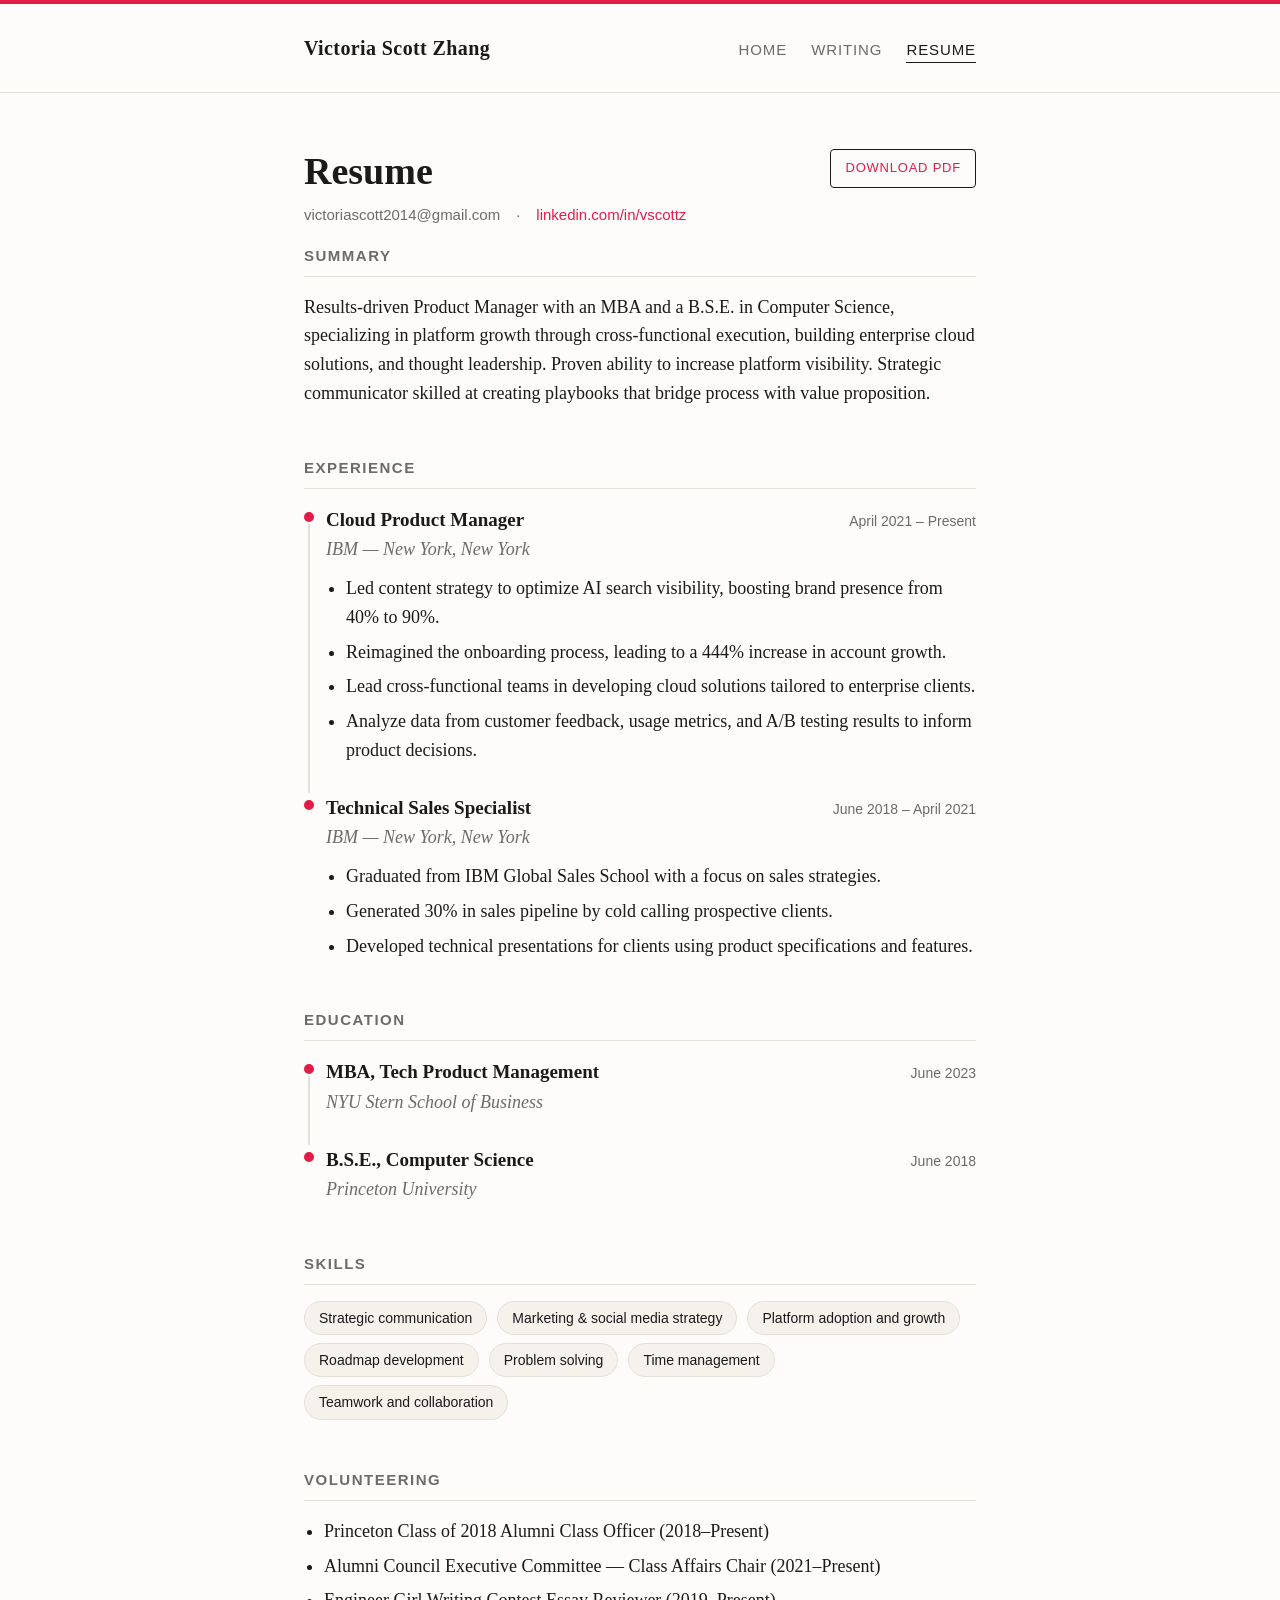
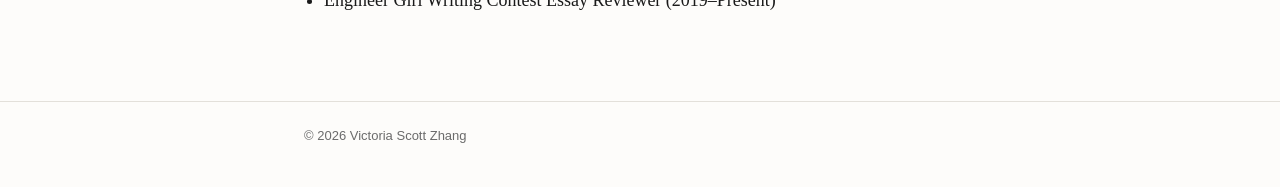
==== resume/index.html @ 41b1fb33 "Restructure to clean URLs (no .html extensions) Move writing.html and resume.html into folders so Gi" ====
<!DOCTYPE html>
<html lang="en">
<head>
<meta charset="UTF-8">
<meta name="viewport" content="width=device-width, initial-scale=1.0">
<title>Resume — Victoria Scott Zhang</title>
<meta name="description" content="Resume of Victoria Scott Zhang, Product Manager.">
<link rel="icon" type="image/svg+xml" href="data:image/svg+xml,%3Csvg xmlns='http://www.w3.org/2000/svg' viewBox='0 0 64 64'%3E%3Ccircle cx='32' cy='32' r='32' fill='%23e11d48'/%3E%3Ctext x='32' y='41' font-family='Helvetica,Arial,sans-serif' font-size='22' font-weight='700' fill='white' text-anchor='middle'%3EVSZ%3C/text%3E%3C/svg%3E">
<link rel="stylesheet" href="/css/style.css">
</head>
<body>

<header class="site">
  <div class="wrap">
    <a class="site-name" href="/">Victoria Scott Zhang</a>
    <nav class="site-nav">
      <a href="/">Home</a>
      <a href="/writing/">Writing</a>
      <a href="/resume/" class="active">Resume</a>
    </nav>
  </div>
</header>

<main>
  <div class="wrap">
    <div class="resume-header">
      <div>
        <h1>Resume</h1>
        <div class="contact-row">
          <span>victoriascott2014@gmail.com</span>
          <span>&middot;</span>
          <a href="https://www.linkedin.com/in/vscottz/" target="_blank" rel="noopener">linkedin.com/in/vscottz</a>
        </div>
      </div>
      <a class="download-btn" href="/assets/Victoria-Scott-Zhang-Resume.pdf" download>Download PDF</a>
    </div>

    <h2>Summary</h2>
    <p>
      Results-driven Product Manager with an MBA and a B.S.E. in Computer Science, specializing
      in platform growth through cross-functional execution, building enterprise cloud solutions,
      and thought leadership. Proven ability to increase platform visibility. Strategic communicator
      skilled at creating playbooks that bridge process with value proposition.
    </p>

    <h2>Experience</h2>

    <div class="timeline">
      <div class="entry">
        <div class="entry-head">
          <span class="entry-role">Cloud Product Manager</span>
          <span class="entry-date">April 2021 &ndash; Present</span>
        </div>
        <div class="entry-org">IBM &mdash; New York, New York</div>
        <ul class="bullets">
          <li>Led content strategy to optimize AI search visibility, boosting brand presence from 40% to 90%.</li>
          <li>Reimagined the onboarding process, leading to a 444% increase in account growth.</li>
          <li>Lead cross-functional teams in developing cloud solutions tailored to enterprise clients.</li>
          <li>Analyze data from customer feedback, usage metrics, and A/B testing results to inform product decisions.</li>
        </ul>
      </div>

      <div class="entry">
        <div class="entry-head">
          <span class="entry-role">Technical Sales Specialist</span>
          <span class="entry-date">June 2018 &ndash; April 2021</span>
        </div>
        <div class="entry-org">IBM &mdash; New York, New York</div>
        <ul class="bullets">
          <li>Graduated from IBM Global Sales School with a focus on sales strategies.</li>
          <li>Generated 30% in sales pipeline by cold calling prospective clients.</li>
          <li>Developed technical presentations for clients using product specifications and features.</li>
        </ul>
      </div>
    </div>

    <h2>Education</h2>

    <div class="timeline">
      <div class="entry">
        <div class="entry-head">
          <span class="entry-role">MBA, Tech Product Management</span>
          <span class="entry-date">June 2023</span>
        </div>
        <div class="entry-org">NYU Stern School of Business</div>
      </div>

      <div class="entry">
        <div class="entry-head">
          <span class="entry-role">B.S.E., Computer Science</span>
          <span class="entry-date">June 2018</span>
        </div>
        <div class="entry-org">Princeton University</div>
      </div>
    </div>

    <h2>Skills</h2>
    <ul class="skills-list">
      <li>Strategic communication</li>
      <li>Marketing &amp; social media strategy</li>
      <li>Platform adoption and growth</li>
      <li>Roadmap development</li>
      <li>Problem solving</li>
      <li>Time management</li>
      <li>Teamwork and collaboration</li>
    </ul>

    <h2>Volunteering</h2>
    <ul class="bullets">
      <li>Princeton Class of 2018 Alumni Class Officer (2018&ndash;Present)</li>
      <li>Alumni Council Executive Committee &mdash; Class Affairs Chair (2021&ndash;Present)</li>
      <li>Engineer Girl Writing Contest Essay Reviewer (2019&ndash;Present)</li>
    </ul>

  </div>
</main>

<footer class="site">
  <div class="wrap">
    &copy; <span id="year"></span> Victoria Scott Zhang
  </div>
</footer>

<script>document.getElementById('year').textContent = new Date().getFullYear();</script>
</body>
</html>
---- css/style.css ----
:root {
  --ink: #1a1a1a;
  --paper: #fdfcfa;
  --muted: #6b6b6b;
  --line: #e3e0da;
  --accent: #e11d48;
  --max-width: 720px;
}

* { box-sizing: border-box; }

html { scroll-behavior: smooth; }

body {
  margin: 0;
  background: var(--paper);
  color: var(--ink);
  font-family: "Iowan Old Style", "Palatino Linotype", Palatino, Georgia, "Times New Roman", serif;
  line-height: 1.6;
  font-size: 18px;
}

a {
  color: var(--accent);
  text-decoration: none;
  border-bottom: 1px solid transparent;
}

a:hover { border-bottom-color: var(--accent); }

.wrap {
  max-width: var(--max-width);
  margin: 0 auto;
  padding: 0 24px;
}

header.site {
  border-bottom: 1px solid var(--line);
  border-top: 4px solid var(--accent);
  padding: 28px 0;
}

header.site .wrap {
  display: flex;
  align-items: baseline;
  justify-content: space-between;
  flex-wrap: wrap;
  gap: 12px;
}

.site-name {
  font-size: 20px;
  font-weight: 600;
  letter-spacing: 0.02em;
  color: var(--ink);
  border: none;
}

nav.site-nav {
  display: flex;
  gap: 24px;
  font-family: -apple-system, BlinkMacSystemFont, "Segoe UI", Helvetica, Arial, sans-serif;
  font-size: 15px;
  text-transform: uppercase;
  letter-spacing: 0.06em;
}

nav.site-nav a {
  color: var(--muted);
}

nav.site-nav a.active,
nav.site-nav a:hover {
  color: var(--ink);
  border-bottom-color: var(--ink);
}

main { padding: 56px 0 80px; }

.hero {
  display: flex;
  align-items: flex-start;
  gap: 28px;
  flex-wrap: wrap;
  margin-bottom: 8px;
}

.avatar {
  flex: none;
  width: 92px;
  height: 92px;
  border-radius: 50%;
  background: linear-gradient(135deg, var(--accent), #fb7185);
  color: #fff;
  display: flex;
  align-items: center;
  justify-content: center;
  font-family: -apple-system, BlinkMacSystemFont, "Segoe UI", Helvetica, Arial, sans-serif;
  font-weight: 700;
  font-size: 30px;
  letter-spacing: 0.02em;
  box-shadow: 0 4px 16px rgba(225, 29, 72, 0.28);
}

.hero-text { flex: 1; min-width: 220px; }
.hero-text h1 { margin-bottom: 6px; }

h1 {
  font-size: 38px;
  line-height: 1.2;
  margin: 0 0 8px;
}

h2 {
  font-size: 15px;
  text-transform: uppercase;
  letter-spacing: 0.1em;
  color: var(--muted);
  font-family: -apple-system, BlinkMacSystemFont, "Segoe UI", Helvetica, Arial, sans-serif;
  margin: 48px 0 16px;
  padding-bottom: 8px;
  border-bottom: 1px solid var(--line);
}

h2:first-of-type { margin-top: 0; }

p { margin: 0 0 16px; }

.tagline {
  font-size: 20px;
  color: var(--muted);
  font-style: italic;
  margin-bottom: 32px;
}

.lede {
  font-size: 19px;
}

/* contact row */
.contact-row {
  font-family: -apple-system, BlinkMacSystemFont, "Segoe UI", Helvetica, Arial, sans-serif;
  font-size: 15px;
  color: var(--muted);
  display: flex;
  flex-wrap: wrap;
  gap: 6px 16px;
  margin-bottom: 8px;
}

/* writing list */
.piece {
  padding: 22px 24px;
  margin-bottom: 18px;
  background: #fff;
  border: 1px solid var(--line);
  border-radius: 10px;
  transition: box-shadow 0.15s ease, transform 0.15s ease, border-color 0.15s ease;
}
.piece:last-child { margin-bottom: 0; }
.piece:hover {
  box-shadow: 0 10px 24px rgba(26, 26, 26, 0.08);
  transform: translateY(-2px);
  border-color: #d8d2c6;
}

.piece-title {
  font-size: 22px;
  margin: 0 0 8px;
}

.piece-meta {
  display: flex;
  align-items: center;
  gap: 10px;
  font-family: -apple-system, BlinkMacSystemFont, "Segoe UI", Helvetica, Arial, sans-serif;
  font-size: 13px;
  color: var(--muted);
  margin-bottom: 10px;
}

.badge {
  display: inline-block;
  font-family: -apple-system, BlinkMacSystemFont, "Segoe UI", Helvetica, Arial, sans-serif;
  font-size: 11px;
  font-weight: 700;
  text-transform: uppercase;
  letter-spacing: 0.05em;
  color: #fff;
  padding: 3px 9px;
  border-radius: 4px;
}
.badge-linkedin { background: #0a66c2; }
.badge-medium { background: #000; }
.badge-hackernoon { background: #128c68; }

.piece-excerpt { color: #333; margin-bottom: 8px; }

.placeholder-note {
  background: #f5f2ec;
  border: 1px dashed var(--line);
  border-radius: 6px;
  padding: 20px 24px;
  font-family: -apple-system, BlinkMacSystemFont, "Segoe UI", Helvetica, Arial, sans-serif;
  font-size: 14px;
  color: var(--muted);
  margin-bottom: 32px;
}
.placeholder-note code {
  background: #ece7dd;
  padding: 1px 5px;
  border-radius: 3px;
  font-size: 13px;
}

/* resume */
.resume-header {
  display: flex;
  justify-content: space-between;
  align-items: flex-start;
  flex-wrap: wrap;
  gap: 16px;
  margin-bottom: 8px;
}

.download-btn {
  font-family: -apple-system, BlinkMacSystemFont, "Segoe UI", Helvetica, Arial, sans-serif;
  font-size: 13px;
  text-transform: uppercase;
  letter-spacing: 0.06em;
  border: 1px solid var(--ink);
  border-radius: 4px;
  padding: 8px 14px;
  white-space: nowrap;
}
.download-btn:hover { background: var(--ink); color: var(--paper); border-bottom-color: transparent; }

.timeline { position: relative; }

.entry {
  position: relative;
  padding-left: 22px;
  margin-bottom: 28px;
}

.timeline .entry::before {
  content: "";
  position: absolute;
  left: 0;
  top: 7px;
  width: 10px;
  height: 10px;
  border-radius: 50%;
  background: var(--accent);
  box-shadow: 0 0 0 3px var(--paper);
}

.timeline .entry:not(:last-child)::after {
  content: "";
  position: absolute;
  left: 4px;
  top: 19px;
  bottom: -28px;
  width: 2px;
  background: var(--line);
}

.entry-head {
  display: flex;
  justify-content: space-between;
  align-items: baseline;
  flex-wrap: wrap;
  gap: 4px 16px;
}

.entry-role { font-weight: 600; font-size: 19px; }
.entry-org { color: var(--muted); font-style: italic; }
.entry-date {
  font-family: -apple-system, BlinkMacSystemFont, "Segoe UI", Helvetica, Arial, sans-serif;
  font-size: 14px;
  color: var(--muted);
  white-space: nowrap;
}

ul.bullets {
  margin: 10px 0 0;
  padding-left: 20px;
}
ul.bullets li { margin-bottom: 6px; }

.skills-list {
  display: flex;
  flex-wrap: wrap;
  gap: 8px 10px;
  padding: 0;
  margin: 0;
  list-style: none;
  font-family: -apple-system, BlinkMacSystemFont, "Segoe UI", Helvetica, Arial, sans-serif;
  font-size: 14px;
}
.skills-list li {
  background: #f5f2ec;
  border: 1px solid var(--line);
  border-radius: 999px;
  padding: 5px 14px;
}

footer.site {
  border-top: 1px solid var(--line);
  padding: 24px 0 40px;
  font-family: -apple-system, BlinkMacSystemFont, "Segoe UI", Helvetica, Arial, sans-serif;
  font-size: 13px;
  color: var(--muted);
}

@media (max-width: 560px) {
  body { font-size: 16px; }
  h1 { font-size: 30px; }
  header.site .wrap { flex-direction: column; align-items: flex-start; }
}

@media print {
  header.site, footer.site, .download-btn, nav.site-nav { display: none; }
  body { font-size: 13px; }
  .wrap { max-width: 100%; }
}
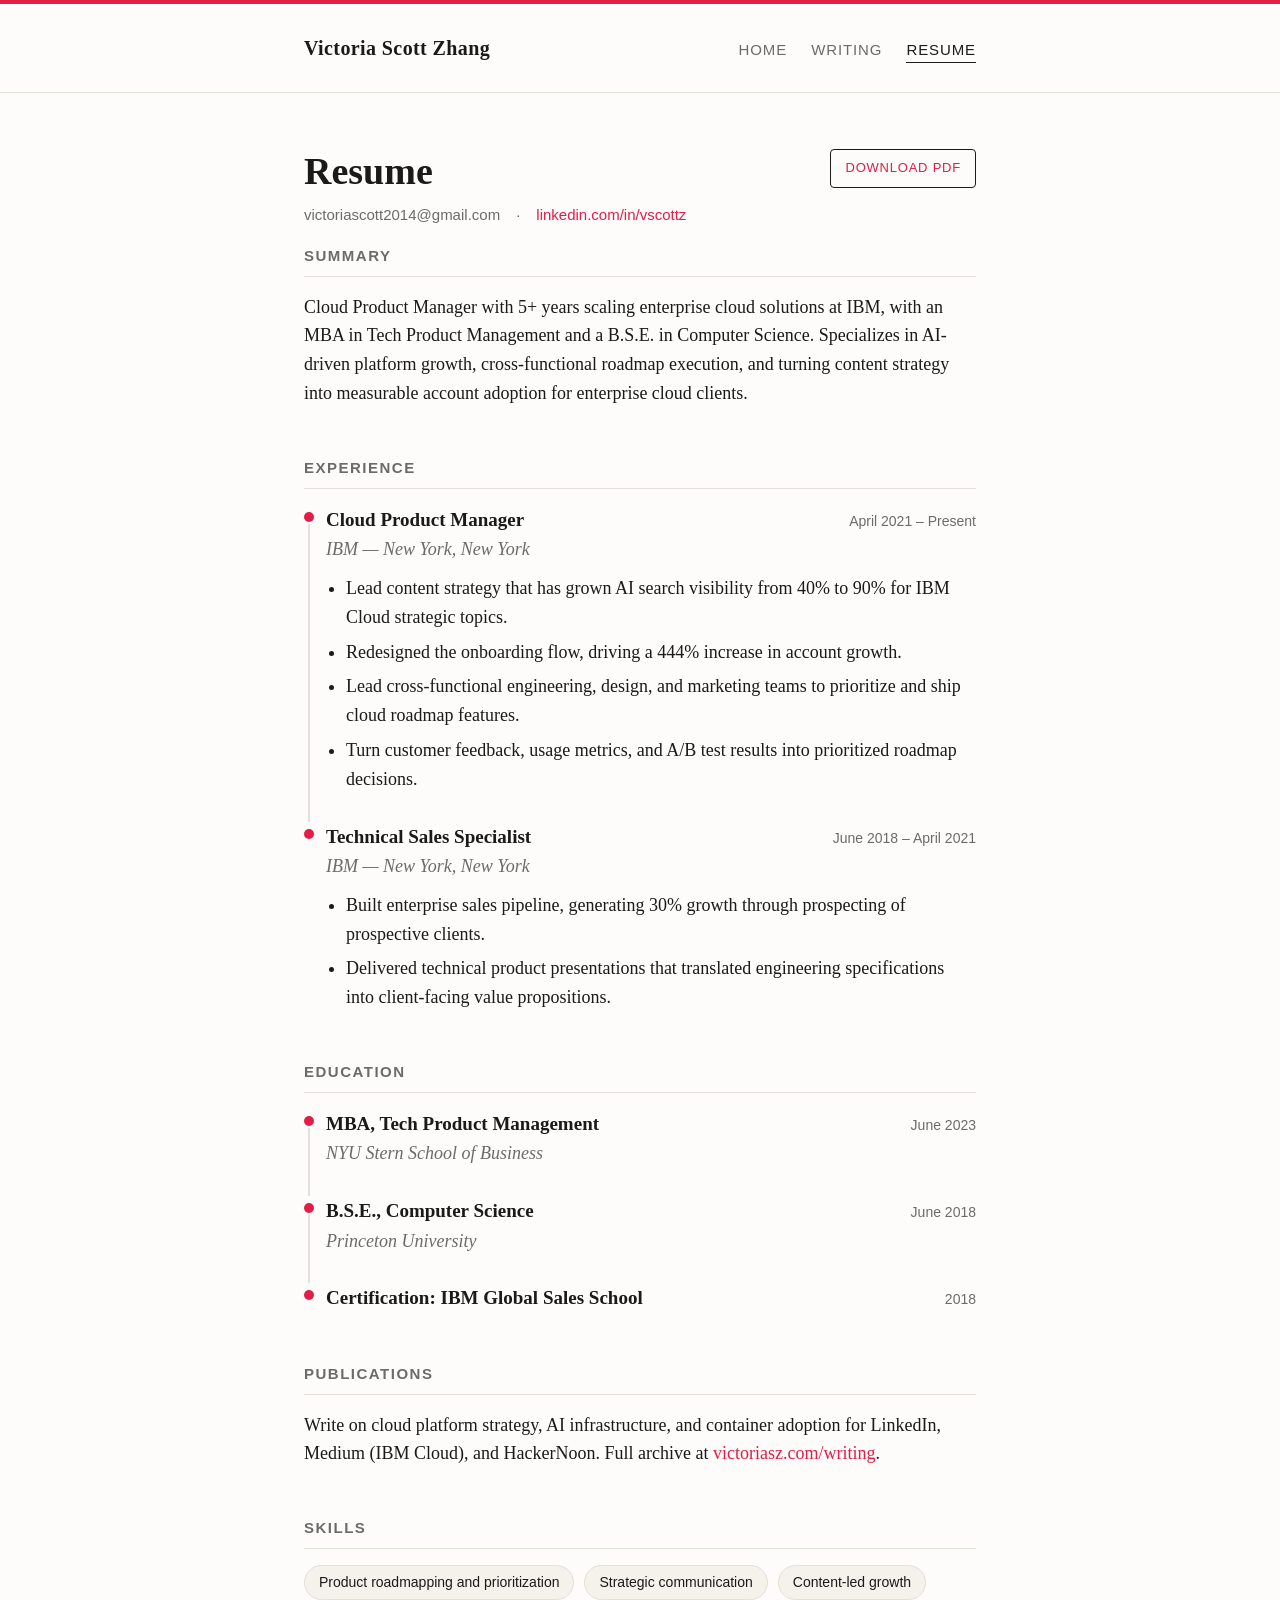
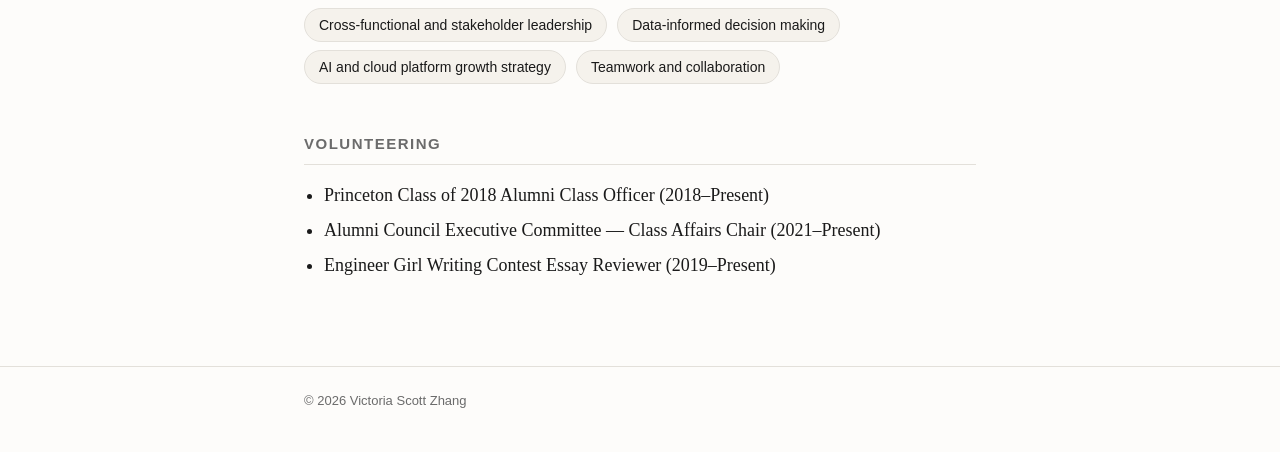
==== commit c7f40b9a: "Rewrite resume content and sync downloadable PDF Strengthen summary and bullet wording, add a Public" ====
--- a/resume/index.html
+++ b/resume/index.html
@@ -37,10 +37,10 @@
 
     <h2>Summary</h2>
     <p>
-      Results-driven Product Manager with an MBA and a B.S.E. in Computer Science, specializing
-      in platform growth through cross-functional execution, building enterprise cloud solutions,
-      and thought leadership. Proven ability to increase platform visibility. Strategic communicator
-      skilled at creating playbooks that bridge process with value proposition.
+      Cloud Product Manager with 5+ years scaling enterprise cloud solutions at IBM, with an MBA
+      in Tech Product Management and a B.S.E. in Computer Science. Specializes in AI-driven
+      platform growth, cross-functional roadmap execution, and turning content strategy into
+      measurable account adoption for enterprise cloud clients.
     </p>
 
     <h2>Experience</h2>
@@ -53,10 +53,10 @@
         </div>
         <div class="entry-org">IBM &mdash; New York, New York</div>
         <ul class="bullets">
-          <li>Led content strategy to optimize AI search visibility, boosting brand presence from 40% to 90%.</li>
-          <li>Reimagined the onboarding process, leading to a 444% increase in account growth.</li>
-          <li>Lead cross-functional teams in developing cloud solutions tailored to enterprise clients.</li>
-          <li>Analyze data from customer feedback, usage metrics, and A/B testing results to inform product decisions.</li>
+          <li>Lead content strategy that has grown AI search visibility from 40% to 90% for IBM Cloud strategic topics.</li>
+          <li>Redesigned the onboarding flow, driving a 444% increase in account growth.</li>
+          <li>Lead cross-functional engineering, design, and marketing teams to prioritize and ship cloud roadmap features.</li>
+          <li>Turn customer feedback, usage metrics, and A/B test results into prioritized roadmap decisions.</li>
         </ul>
       </div>
 
@@ -67,9 +67,8 @@
         </div>
         <div class="entry-org">IBM &mdash; New York, New York</div>
         <ul class="bullets">
-          <li>Graduated from IBM Global Sales School with a focus on sales strategies.</li>
-          <li>Generated 30% in sales pipeline by cold calling prospective clients.</li>
-          <li>Developed technical presentations for clients using product specifications and features.</li>
+          <li>Built enterprise sales pipeline, generating 30% growth through prospecting of prospective clients.</li>
+          <li>Delivered technical product presentations that translated engineering specifications into client-facing value propositions.</li>
         </ul>
       </div>
     </div>
@@ -92,16 +91,30 @@
         </div>
         <div class="entry-org">Princeton University</div>
       </div>
+
+      <div class="entry">
+        <div class="entry-head">
+          <span class="entry-role">Certification: IBM Global Sales School</span>
+          <span class="entry-date">2018</span>
+        </div>
+      </div>
     </div>
+
+    <h2>Publications</h2>
+    <p>
+      Write on cloud platform strategy, AI infrastructure, and container adoption for LinkedIn,
+      Medium (IBM Cloud), and HackerNoon. Full archive at
+      <a href="/writing/">victoriasz.com/writing</a>.
+    </p>
 
     <h2>Skills</h2>
     <ul class="skills-list">
+      <li>Product roadmapping and prioritization</li>
       <li>Strategic communication</li>
-      <li>Marketing &amp; social media strategy</li>
-      <li>Platform adoption and growth</li>
-      <li>Roadmap development</li>
-      <li>Problem solving</li>
-      <li>Time management</li>
+      <li>Content-led growth</li>
+      <li>Cross-functional and stakeholder leadership</li>
+      <li>Data-informed decision making</li>
+      <li>AI and cloud platform growth strategy</li>
       <li>Teamwork and collaboration</li>
     </ul>
 
--- a/css/style.css
+++ b/css/style.css
@@ -288,6 +288,20 @@
 }
 ul.bullets li { margin-bottom: 6px; }
 
+.tofill {
+  background: #fff3b0;
+  padding: 1px 5px;
+  border-radius: 3px;
+  font-style: italic;
+}
+
+.cert-note {
+  font-family: -apple-system, BlinkMacSystemFont, "Segoe UI", Helvetica, Arial, sans-serif;
+  font-size: 14px;
+  color: var(--muted);
+  margin-top: -8px;
+}
+
 .skills-list {
   display: flex;
   flex-wrap: wrap;
@@ -320,7 +334,7 @@
 }
 
 @media print {
-  header.site, footer.site, .download-btn, nav.site-nav { display: none; }
+  header.site, footer.site, .download-btn, nav.site-nav, .placeholder-note { display: none; }
   body { font-size: 13px; }
   .wrap { max-width: 100%; }
 }
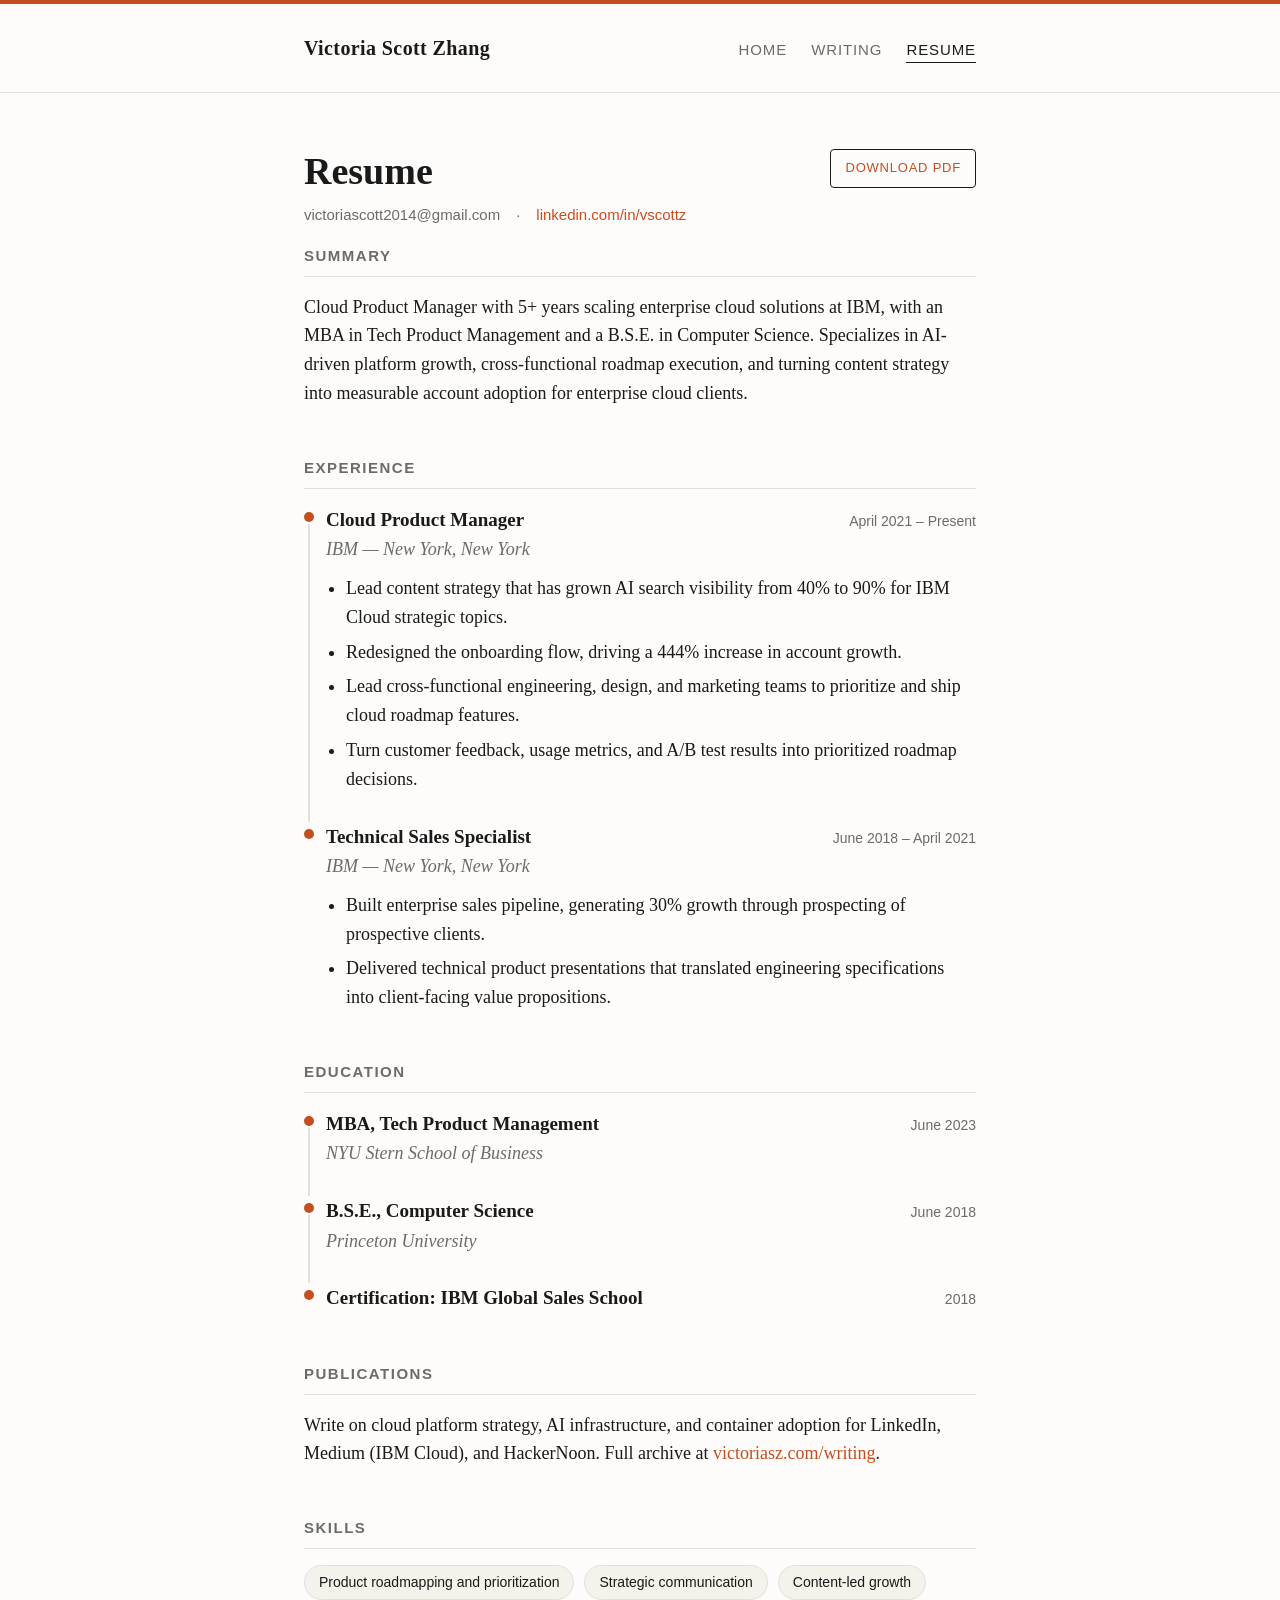
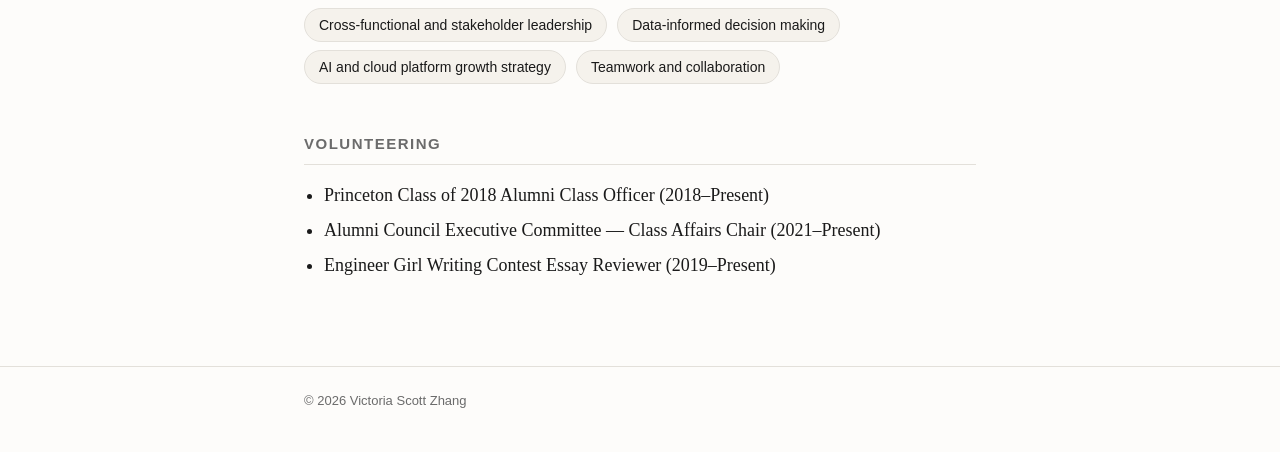
==== commit 9f8f3ff7: "Update accent color to match Substack palette Swap the crimson accent for the burnt-orange (#c54e21)" ====
--- a/resume/index.html
+++ b/resume/index.html
@@ -5,7 +5,7 @@
 <meta name="viewport" content="width=device-width, initial-scale=1.0">
 <title>Resume — Victoria Scott Zhang</title>
 <meta name="description" content="Resume of Victoria Scott Zhang, Product Manager.">
-<link rel="icon" type="image/svg+xml" href="data:image/svg+xml,%3Csvg xmlns='http://www.w3.org/2000/svg' viewBox='0 0 64 64'%3E%3Ccircle cx='32' cy='32' r='32' fill='%23e11d48'/%3E%3Ctext x='32' y='41' font-family='Helvetica,Arial,sans-serif' font-size='22' font-weight='700' fill='white' text-anchor='middle'%3EVSZ%3C/text%3E%3C/svg%3E">
+<link rel="icon" type="image/svg+xml" href="data:image/svg+xml,%3Csvg xmlns='http://www.w3.org/2000/svg' viewBox='0 0 64 64'%3E%3Ccircle cx='32' cy='32' r='32' fill='%23c54e21'/%3E%3Ctext x='32' y='41' font-family='Helvetica,Arial,sans-serif' font-size='22' font-weight='700' fill='white' text-anchor='middle'%3EVSZ%3C/text%3E%3C/svg%3E">
 <link rel="stylesheet" href="/css/style.css">
 </head>
 <body>
--- a/css/style.css
+++ b/css/style.css
@@ -3,7 +3,7 @@
   --paper: #fdfcfa;
   --muted: #6b6b6b;
   --line: #e3e0da;
-  --accent: #e11d48;
+  --accent: #c54e21;
   --max-width: 720px;
 }
 
@@ -90,16 +90,8 @@
   width: 92px;
   height: 92px;
   border-radius: 50%;
-  background: linear-gradient(135deg, var(--accent), #fb7185);
-  color: #fff;
-  display: flex;
-  align-items: center;
-  justify-content: center;
-  font-family: -apple-system, BlinkMacSystemFont, "Segoe UI", Helvetica, Arial, sans-serif;
-  font-weight: 700;
-  font-size: 30px;
-  letter-spacing: 0.02em;
-  box-shadow: 0 4px 16px rgba(225, 29, 72, 0.28);
+  object-fit: cover;
+  box-shadow: 0 4px 16px rgba(197, 78, 33, 0.28);
 }
 
 .hero-text { flex: 1; min-width: 220px; }
@@ -136,6 +128,19 @@
 .lede {
   font-size: 19px;
 }
+
+.currently {
+  display: flex;
+  flex-wrap: wrap;
+  gap: 8px 20px;
+  font-family: -apple-system, BlinkMacSystemFont, "Segoe UI", Helvetica, Arial, sans-serif;
+  font-size: 14px;
+  color: var(--muted);
+  margin-bottom: 32px;
+  padding-bottom: 20px;
+  border-bottom: 1px solid var(--line);
+}
+.currently .label { color: var(--ink); font-weight: 600; }
 
 /* contact row */
 .contact-row {
